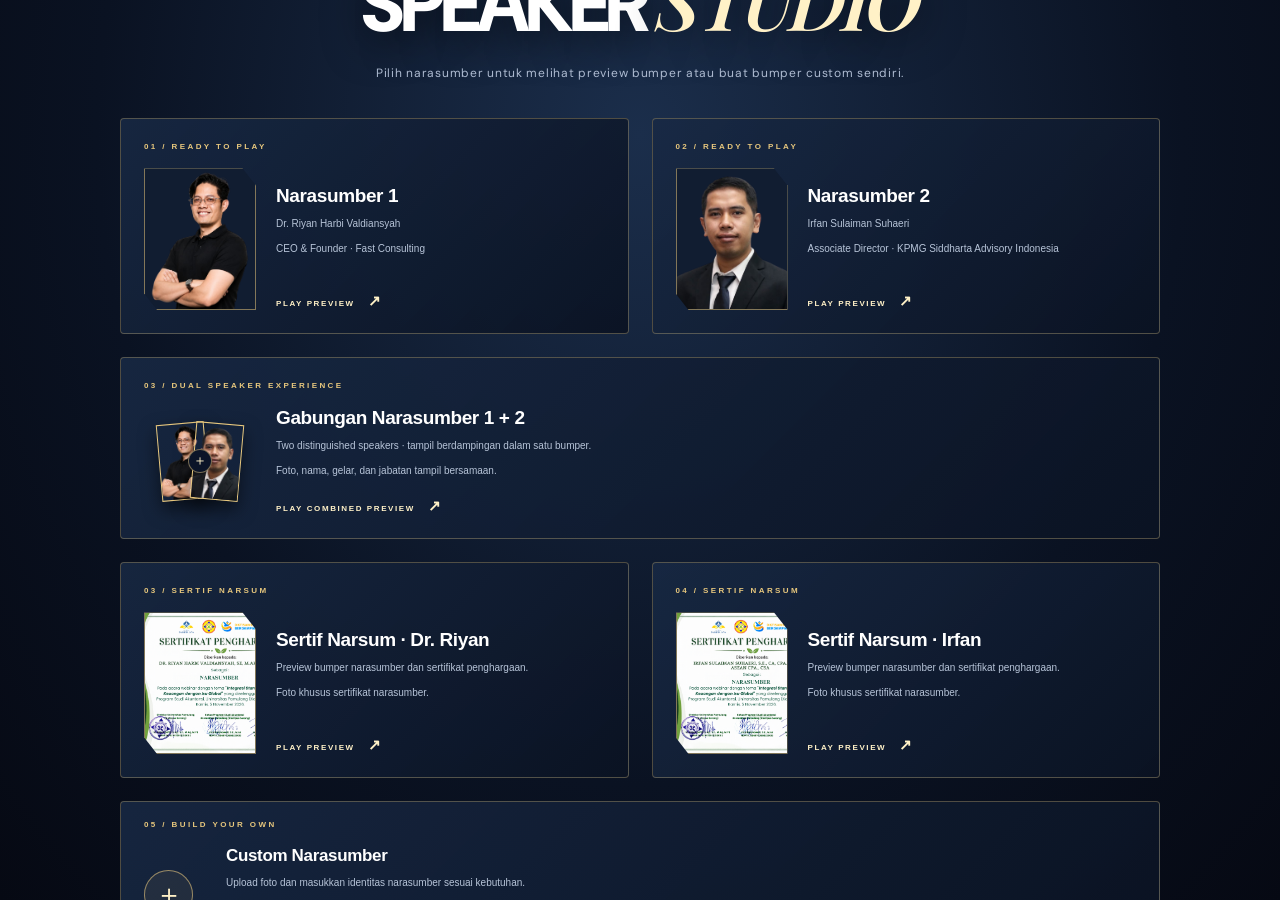
==== index.html @ bb6ec1dc "Show speaker portrait beside certificate preview" ====
<!doctype html>
<html lang="id">
<head>
<meta charset="utf-8"><meta name="viewport" content="width=device-width,initial-scale=1">
<meta name="theme-color" content="#070b16"><title>Speaker Bumper Studio</title><link rel="stylesheet" href="style.css">
<style>
.certificate-viewer{position:absolute;inset:0;z-index:11;display:none;align-items:center;justify-content:center;padding:7vh 5vw 5vh;background:radial-gradient(ellipse at center,#172844 0%,#070b16 78%);overflow:hidden}
.certificate-viewer.active{display:flex}
.certificate-viewer-tools{position:absolute;top:4.5%;left:50%;transform:translateX(-50%);display:flex;gap:22px;align-items:center;z-index:2;font-size:8px;font-weight:800;letter-spacing:.22em;color:#e7c77d;white-space:nowrap}
.viewer-sound{color:#9eabc1}
.certificate-presentation{display:flex;align-items:center;justify-content:center;gap:clamp(18px,3vw,48px);width:100%;max-width:1500px;max-height:86vh;animation:certificatePop .85s cubic-bezier(.16,1,.3,1) both}
.certificate-art{display:block;flex:1 1 72%;min-width:0;max-width:78%;max-height:84vh;width:auto;height:auto;object-fit:contain;filter:drop-shadow(0 24px 55px #0009)}
.certificate-speaker-photo-wrap{flex:0 1 22%;width:22%;max-width:285px;max-height:68vh;aspect-ratio:3/4;display:flex;align-items:center;justify-content:center;position:relative;padding:7px;border:1px solid #d9bd7c;background:linear-gradient(145deg,#e6c982,#17243c 42%,#0c1425);box-shadow:0 22px 55px #0009,0 0 28px #e7c77d22}
.certificate-speaker-photo{display:block;width:100%;height:100%;max-height:calc(68vh - 14px);object-fit:cover;object-position:center top}

.cert-viewer-back{z-index:3}
.cert-audio-toggle{z-index:3}
@keyframes certificatePop{from{opacity:0;transform:scale(.94) translateY(18px);filter:blur(7px) drop-shadow(0 24px 55px #0009)}to{opacity:1;transform:scale(1);filter:blur(0) drop-shadow(0 24px 55px #0009)}}
@media(max-width:760px){
 .certificate-viewer{padding:15vh 3vw 6vh}
 .certificate-presentation{gap:10px;max-height:78vh}
 .certificate-art{flex:1 1 70%;max-width:72%;max-height:76vh}
 .certificate-speaker-photo-wrap{flex:0 1 27%;width:27%;max-width:170px;max-height:54vh;padding:4px}
 .certificate-speaker-photo{max-height:calc(54vh - 8px)}
 .certificate-viewer-tools{top:7.5%;font-size:6px;gap:12px}.cert-viewer-back{top:3%;left:4%}
}
@media(max-width:420px){
 .certificate-presentation{gap:7px}
 .certificate-speaker-photo-wrap{flex-basis:29%;width:29%;padding:3px}
 .certificate-art{max-width:69%}
}
</style>
</head>
<body>
<main class="stage" id="stage">
  <div class="backdrop-grid"></div><div class="glow glow-left"></div><div class="glow glow-right"></div>
  <canvas id="particles" aria-hidden="true"></canvas><div class="vignette"></div>

  <header class="top-bar"><span class="top-mark">✦</span> SPEAKER BUMPER STUDIO <i></i> PREVIEW EXPERIENCE</header>

  <section class="selector-screen active" id="selector-screen">
    <div class="app-brand"><span>✦</span> CINEMATIC INTRODUCTION TOOL</div>
    <h1 class="selector-heading">SPEAKER <em>STUDIO</em></h1>
    <p class="selector-description">Pilih narasumber untuk melihat preview bumper atau buat bumper custom sendiri.</p>

    <div class="speaker-options">
      <button class="speaker-option" type="button" data-speaker="0">
        <span class="option-index">01 / READY TO PLAY</span>
        <span class="option-photo"><img src="fotonarsum.png" alt="Foto Dr. Riyan Harbi Valdiansyah"></span>
        <span class="option-copy"><strong>Narasumber 1</strong><small>Dr. Riyan Harbi Valdiansyah</small><small>CEO &amp; Founder · Fast Consulting</small></span>
        <span class="option-cta">PLAY PREVIEW <b>↗</b></span>
      </button>
      <button class="speaker-option" type="button" data-speaker="1">
        <span class="option-index">02 / READY TO PLAY</span>
        <span class="option-photo"><img src="narsum2.png" alt="Foto Irfan Sulaiman Suhaeri"></span>
        <span class="option-copy"><strong>Narasumber 2</strong><small>Irfan Sulaiman Suhaeri</small><small>Associate Director · KPMG Siddharta Advisory Indonesia</small></span>
        <span class="option-cta">PLAY PREVIEW <b>↗</b></span>
      </button>
      <button class="speaker-option combined-option" type="button" id="play-combined">
        <span class="option-index">03 / DUAL SPEAKER EXPERIENCE</span>
        <span class="combined-thumbs"><img src="fotonarsum.png" alt="Narasumber 1"><i>＋</i><img src="narsum2.png" alt="Narasumber 2"></span>
        <span class="option-copy"><strong>Gabungan Narasumber 1 + 2</strong><small>Two distinguished speakers · tampil berdampingan dalam satu bumper.</small><small>Foto, nama, gelar, dan jabatan tampil bersamaan.</small></span>
        <span class="option-cta">PLAY COMBINED PREVIEW <b>↗</b></span>
      </button>
      <button class="speaker-option" type="button" data-speaker="2">
        <span class="option-index">03 / SERTIF NARSUM</span>
        <span class="option-photo"><img src="narsumriyan.png" alt="Foto Dr. Riyan Harbi Valdiansyah"></span>
        <span class="option-copy"><strong>Sertif Narsum · Dr. Riyan</strong><small>Preview bumper narasumber dan sertifikat penghargaan.</small><small>Foto khusus sertifikat narasumber.</small></span>
        <span class="option-cta">PLAY PREVIEW <b>↗</b></span>
      </button>
      <button class="speaker-option" type="button" data-speaker="3">
        <span class="option-index">04 / SERTIF NARSUM</span>
        <span class="option-photo"><img src="narsumirfan.png" alt="Foto Irfan Sulaiman Suhaeri"></span>
        <span class="option-copy"><strong>Sertif Narsum · Irfan</strong><small>Preview bumper narasumber dan sertifikat penghargaan.</small><small>Foto khusus sertifikat narasumber.</small></span>
        <span class="option-cta">PLAY PREVIEW <b>↗</b></span>
      </button>
      <button class="speaker-option custom-option" type="button" id="open-custom">
        <span class="option-index">05 / BUILD YOUR OWN</span>
        <span class="custom-symbol">＋</span>
        <span class="option-copy"><strong>Custom Narasumber</strong><small>Upload foto dan masukkan identitas narasumber sesuai kebutuhan.</small><small>Gunakan animasi dan sound bumper yang sama.</small></span>
        <span class="option-cta">BUAT CUSTOM <b>↗</b></span>
      </button>
    </div>
    <p class="selector-footnote">SELECT A SPEAKER · PREVIEW THE ANIMATION · PLAY THE SOUND</p>
  </section>

    <div class="certificate-viewer" id="certificate-viewer" aria-hidden="true">
      <button class="back-button cert-viewer-back" id="cert-viewer-back" type="button">← <span>KEMBALI KE MENU</span></button>
      <div class="certificate-viewer-tools">
        <span class="viewer-label">✦ CERTIFICATE PRESENTATION</span>
        <span class="viewer-sound" id="viewer-sound-label">SOUND OFF</span>
      </div>
      <div class="certificate-presentation" id="certificate-presentation">
        <img class="certificate-art" id="certificate-art" src="narsumriyan.png" alt="Sertifikat narasumber">
        <div class="certificate-speaker-photo-wrap">
          <img class="certificate-speaker-photo" id="certificate-speaker-photo" src="fotonarsum.png" alt="Foto narasumber">
        </div>
      </div>
      <button class="audio-toggle cert-audio-toggle" id="cert-audio-toggle" type="button" aria-label="Aktifkan suara">♫</button>
    </div>

  <section class="custom-screen" id="custom-screen" aria-hidden="true">
    <button class="back-button custom-back" id="custom-back" type="button">← <span>KEMBALI KE MENU</span></button>
    <div class="custom-panel">
      <div class="app-brand">✦ CUSTOM SPEAKER SETUP</div>
      <h2>BUAT BUMPER <em>ANDA</em></h2>
      <p class="custom-intro">Lengkapi identitas narasumber. Data akan digunakan untuk membuat preview animasi.</p>
      <form id="custom-form">
        <label class="upload-field" for="custom-photo">
          <span class="upload-preview" id="upload-preview"><span>＋</span><small>UPLOAD FOTO</small></span>
          <span class="upload-copy"><strong>Foto narasumber</strong><small>Format JPG, PNG, atau WebP. Foto akan tampil pada scene terakhir.</small><b>PILIH FOTO</b></span>
        </label>
        <input id="custom-photo" type="file" accept="image/png,image/jpeg,image/webp" required>
        <div class="custom-fields">
          <label>Nama lengkap<input id="custom-name" type="text" maxlength="100" placeholder="Contoh: Dr. Nama Lengkap" required></label>
          <label>Gelar / kualifikasi<input id="custom-title" type="text" maxlength="160" placeholder="Contoh: S.E., M.Ak., Ph.D."></label>
          <label>Jabatan<input id="custom-position" type="text" maxlength="120" placeholder="Contoh: Chief Executive Officer" required></label>
          <label>Instansi / perusahaan<input id="custom-company" type="text" maxlength="140" placeholder="Contoh: Nama Perusahaan" required></label>
        </div>
        <div class="custom-actions">
          <button class="secondary-action" type="button" id="cancel-custom">BATAL</button>
          <button class="primary-action" type="submit">PREVIEW BUMPER <span>↗</span></button>
        </div>
      </form>
      <p class="custom-note">Data custom diproses di browser ini saja dan tidak diunggah ke GitHub.</p>
    </div>
  </section>

  <section class="bumper-screen" id="bumper-screen" aria-hidden="true">
    <button class="back-button" id="back-button" type="button">← <span>KEMBALI KE MENU</span></button>
    <div class="progress-track"><span id="progress"></span></div>

    <section class="scene scene-kicker" data-scene="0">
      <div class="kicker-orbit"></div><div class="kicker-line"></div>
      <p class="micro-label">AN EXCLUSIVE MOMENT</p>
      <h1 class="word-narasumber"><span>N</span><span>A</span><span>R</span><span>A</span><span>S</span><span>U</span><span>M</span><span>B</span><span>E</span><span>R</span></h1>
      <div class="under-glow"></div><p class="scene-sub">THE VOICE BEHIND THE INSPIRATION</p>
    </section>
    <section class="scene scene-arrival" data-scene="1">
      <div class="light-sweep"></div><p class="micro-label">GET READY</p>
      <h2>SEBUAH INSPIRASI<br><em>AKAN HADIR</em></h2>
      <div class="arrival-ring"><span>✦</span></div><p class="scene-sub">ONE MOMENT. ONE INSPIRATION.</p>
    </section>
    <section class="scene scene-welcome" data-scene="2">
      <div class="welcome-rays"></div><p class="micro-label">WITH GREAT HONOR</p>
      <h2 class="welcome-title">SELAMAT <b>DATANG</b></h2>
      <div class="welcome-line"><span></span><i>LET'S GIVE A WARM WELCOME</i><span></span></div>
      <div class="sparkle s1">✦</div><div class="sparkle s2">✧</div><div class="sparkle s3">✦</div>
    </section>
    <section class="scene scene-reveal" data-scene="3">
      <div class="reveal-overline">PLEASE WELCOME</div>
      <div class="combined-layout" id="combined-layout">
        <article class="combined-speaker">
          <div class="combined-photo-frame"><img id="combined-photo-1" src="fotonarsum.png" alt="Dr. Riyan Harbi Valdiansyah"></div>
          <div class="combined-details"><p class="combined-label">SPEAKER 01</p><h2>Dr. Riyan Harbi<br>Valdiansyah</h2><p>S.E., M.Ak, Cert DA</p><strong>CEO &amp; Founder</strong><small>Fast Consulting</small></div>
        </article>
        <div class="combined-divider"><span>✦</span></div>
        <article class="combined-speaker">
          <div class="combined-photo-frame"><img id="combined-photo-2" src="narsum2.png" alt="Irfan Sulaiman Suhaeri"></div>
          <div class="combined-details"><p class="combined-label">SPEAKER 02</p><h2>Irfan Sulaiman<br>Suhaeri</h2><p>S.E., CA, CPA., CPSAK., CSA., ASEAN CPA., GARP SCR, IFRS FSA., ProDipSust., ACCA</p><strong>Associate Director</strong><small>KPMG Siddharta Advisory Indonesia</small></div>
        </article>
      </div>
      <div class="reveal-layout" id="single-layout">
        <div class="photo-column">
          <div class="photo-aura"></div><div class="photo-ring ring-a"></div><div class="photo-ring ring-b"></div>
          <div class="photo-card">
            <img id="speaker-photo" src="fotonarsum.png" alt="Foto narasumber">
            <div class="photo-placeholder" id="photo-placeholder"><span>✦</span><b>FOTO NARASUMBER</b><small>Foto belum tersedia</small></div>
            <div class="photo-glint"></div>
          </div>
          <i class="photo-corner pc1"></i><i class="photo-corner pc2"></i><i class="photo-corner pc3"></i><i class="photo-corner pc4"></i>
        </div>
        <div class="speaker-copy">
          <p class="speaker-overline"><span></span> DISTINGUISHED SPEAKER</p>
          <h2 class="speaker-name" id="speaker-name"></h2>
          <div class="gold-divider"><span></span>✦<span></span></div>
          <p class="speaker-role" id="speaker-role"></p>
          <p class="speaker-thanks">THANK YOU FOR BEING HERE</p>
        </div>
      </div>
      <div class="reveal-bottom"><span>INSPIRING IDEAS</span><b>✦</b><span>SHAPING THE FUTURE</span></div>
    </section>
    <div class="sound-ui"><span class="equalizer"><i></i><i></i><i></i><i></i></span><span id="sound-label">SOUND OFF</span></div>
    <button id="audio-toggle" class="audio-toggle" type="button" aria-label="Aktifkan suara">♫</button>
  </section>

  <audio id="bumper-audio" src="bumper%20sound.mp3" preload="auto" loop></audio>
</main>
<script src="script.js"></script>
</body></html>
---- style.css ----
@import url('https://fonts.googleapis.com/css2?family=DM+Sans:wght@400;500;600;700;800;900&family=Playfair+Display:ital,wght@0,600;0,700;1,600;1,700&display=swap');
:root{--gold:#e7c77d;--pale:#fff1c7;--navy:#070b16;--blue:#15233e}
*{box-sizing:border-box}html,body{margin:0;width:100%;height:100%;overflow:hidden;background:var(--navy);color:#fff;font-family:'DM Sans',sans-serif}.stage{position:relative;width:100%;height:100%;min-height:500px;overflow:hidden;isolation:isolate;background:radial-gradient(ellipse at 50% 50%,#172747 0%,#0b1428 43%,#060913 100%)}
.backdrop-grid{position:absolute;inset:-50%;opacity:.12;background-image:linear-gradient(#e7c77d33 1px,transparent 1px),linear-gradient(90deg,#e7c77d33 1px,transparent 1px);background-size:72px 72px;transform:perspective(680px) rotateX(62deg) scale(1.8);animation:gridDrift 22s linear infinite;z-index:-2}
.glow{position:absolute;width:48vw;height:48vw;border-radius:50%;filter:blur(95px);opacity:.23;z-index:-2;transition:all 1s}.glow-left{left:-20%;top:5%;background:#1f5794;animation:glowFloat 12s ease-in-out infinite alternate}.glow-right{right:-20%;bottom:-28%;background:#a47a39;animation:glowFloat 15s ease-in-out infinite alternate-reverse}
#particles{position:absolute;inset:0;width:100%;height:100%;z-index:-1;pointer-events:none}.vignette{position:absolute;inset:0;z-index:4;pointer-events:none;background:radial-gradient(ellipse,transparent 45%,#03050bbd 110%)}
.top-bar{position:absolute;top:5.5%;left:6%;right:6%;display:flex;align-items:center;gap:13px;color:#b9c4d9;font-size:9px;font-weight:700;letter-spacing:.28em;z-index:6;opacity:.8}.top-bar i{height:1px;flex:1;background:linear-gradient(90deg,#d2b16a77,transparent)}.top-mark{color:var(--gold);font-size:15px}
.progress-track{position:absolute;top:0;left:0;width:100%;height:2px;background:#ffffff0b;z-index:10}.progress-track span{display:block;height:100%;width:0;background:linear-gradient(90deg,#9d753c,var(--pale));box-shadow:0 0 12px var(--gold)}
.scene{position:absolute;inset:10% 5% 9%;display:flex;align-items:center;justify-content:center;flex-direction:column;text-align:center;visibility:hidden;opacity:0;pointer-events:none;transform:scale(1.025);transition:opacity .7s ease,transform .9s cubic-bezier(.2,.8,.2,1),visibility .7s}.scene.active{visibility:visible;opacity:1;transform:scale(1);pointer-events:auto}.micro-label{font-size:10px;font-weight:700;letter-spacing:.5em;color:var(--gold);margin:0 0 28px;opacity:0;transform:translateY(18px);text-shadow:0 0 18px #e7c77d55}.active .micro-label{animation:microIn .8s .15s forwards}
.scene-kicker .kicker-orbit{position:absolute;width:min(56vw,650px);aspect-ratio:1;border:1px solid #dfbf7330;border-radius:50%;animation:orbitSpin 28s linear infinite}.kicker-orbit:before,.kicker-orbit:after{content:'';position:absolute;width:7px;height:7px;background:var(--pale);border-radius:50%;box-shadow:0 0 20px 5px #e7c77d99}.kicker-orbit:before{top:13%;left:17%}.kicker-orbit:after{bottom:15%;right:13%;width:4px;height:4px}
.kicker-line{position:absolute;width:min(80vw,900px);height:1px;background:linear-gradient(90deg,transparent,#e7c77d99,transparent);transform:scaleX(0);box-shadow:0 0 18px #e7c77d55}.active .kicker-line{animation:lineExpand 1s .2s forwards}
.word-narasumber{display:flex;gap:clamp(1px,.8vw,12px);position:relative;margin:0;font-size:clamp(32px,7.4vw,104px);font-weight:900;letter-spacing:.08em;line-height:1;text-shadow:0 8px 45px #000a;z-index:1}.word-narasumber span{display:inline-block;opacity:0;transform:translateY(70px) rotateX(90deg) scale(.7);filter:blur(12px)}.active .word-narasumber span{animation:letterDrop .75s cubic-bezier(.16,1,.3,1) forwards;animation-delay:calc(.25s + var(--i)*.075s)}.word-narasumber span:nth-child(1){--i:0}.word-narasumber span:nth-child(2){--i:1}.word-narasumber span:nth-child(3){--i:2}.word-narasumber span:nth-child(4){--i:3}.word-narasumber span:nth-child(5){--i:4}.word-narasumber span:nth-child(6){--i:5}.word-narasumber span:nth-child(7){--i:6}.word-narasumber span:nth-child(8){--i:7}.word-narasumber span:nth-child(9){--i:8}.word-narasumber span:nth-child(10){--i:9}
.under-glow{height:2px;width:0;margin-top:32px;background:linear-gradient(90deg,transparent,var(--gold),transparent);box-shadow:0 0 24px var(--gold)}.active .under-glow{animation:underGlow 1.1s 1.1s forwards}.scene-sub{font-size:9px;letter-spacing:.32em;color:#aebbd1;margin:24px 0 0;opacity:0;transform:translateY(12px)}.active .scene-sub{animation:microIn .7s 1.3s forwards}
.scene-arrival .light-sweep{position:absolute;top:0;bottom:0;width:30%;left:-40%;background:linear-gradient(90deg,transparent,#e8c8781a,transparent);transform:skewX(-20deg)}.active .light-sweep{animation:sweep 1.8s .1s ease-in-out forwards}
.scene-arrival h2{font-size:clamp(35px,6.6vw,86px);line-height:1.08;letter-spacing:-.04em;margin:0;opacity:0;transform:scale(.8);filter:blur(13px)}.active.scene-arrival h2{animation:impactIn 1s .35s cubic-bezier(.16,1,.3,1) forwards}.scene-arrival h2 em{font-family:'Playfair Display',serif;color:var(--pale);font-weight:600}
.arrival-ring{width:80px;height:80px;border:1px solid #e7c77d66;border-radius:50%;margin-top:32px;display:grid;place-items:center;position:relative;opacity:0;transform:scale(.3)}.arrival-ring:before,.arrival-ring:after{content:'';position:absolute;inset:-10px;border:1px solid #e7c77d44;border-radius:50%;animation:ringPulse 2.4s infinite}.arrival-ring:after{animation-delay:1.2s}.arrival-ring span{color:var(--gold);font-size:25px;text-shadow:0 0 22px var(--gold)}.active .arrival-ring{animation:popIn .7s 1s forwards}
.scene-welcome .welcome-rays{position:absolute;width:100%;height:100%;background:repeating-conic-gradient(from 0deg at 50% 50%,#e7c77d0a 0deg 2deg,transparent 2deg 15deg);mask-image:radial-gradient(ellipse,black,transparent 70%);animation:rays 28s linear infinite}
.welcome-title{position:relative;font-size:clamp(39px,7vw,92px);font-weight:900;letter-spacing:-.065em;margin:0;opacity:0;transform:translateY(30px);z-index:1}.welcome-title b{font-family:'Playfair Display',serif;font-weight:600;font-style:italic;color:var(--pale);text-shadow:0 0 35px #e7c77d77}.active .welcome-title{animation:welcomeIn 1s .3s forwards}
.welcome-line{display:flex;align-items:center;gap:17px;margin-top:27px;opacity:0}.welcome-line span{height:1px;width:0;background:var(--gold)}.welcome-line i{font-size:9px;letter-spacing:.28em;color:#c1cadd;font-style:normal}.active .welcome-line{animation:fadeOnly .5s 1s forwards}.active .welcome-line span{animation:lineGrow .8s 1s forwards}
.sparkle{position:absolute;color:var(--pale);text-shadow:0 0 20px var(--gold);opacity:0}.s1{left:20%;top:25%;font-size:24px}.s2{right:19%;top:34%;font-size:31px}.s3{right:27%;bottom:22%;font-size:19px}.active .s1{animation:twinkle 1.6s 1s infinite}.active .s2{animation:twinkle 1.8s 1.3s infinite}.active .s3{animation:twinkle 1.5s 1.6s infinite}
.scene-reveal{inset:10% 7% 8%;text-align:left}.reveal-overline{position:absolute;top:1%;left:0;color:var(--gold);font-size:9px;letter-spacing:.4em;font-weight:700;opacity:0;transform:translateY(-12px)}.active .reveal-overline{animation:microIn .7s .1s forwards}
.reveal-layout{width:100%;height:100%;display:flex;align-items:center;justify-content:center;gap:clamp(38px,8vw,115px);padding:3% 2%}.photo-column{position:relative;width:min(31vw,365px);height:min(66vh,500px);min-width:220px;flex-shrink:0;opacity:0;transform:translateY(55px) scale(.86);filter:blur(12px)}.active .photo-column{animation:photoReveal 1.15s .35s cubic-bezier(.16,1,.3,1) forwards}
.photo-aura{position:absolute;inset:-25%;background:radial-gradient(ellipse,#dcb76a55,transparent 65%);filter:blur(28px);animation:auraBreathe 4s infinite}.photo-ring{position:absolute;border:1px solid #e7c77d55;border-radius:50%;aspect-ratio:1;left:50%;top:50%;transform:translate(-50%,-50%)}.ring-a{width:130%;animation:ringRotate 23s linear infinite}.ring-a:before{content:'';position:absolute;left:17%;top:12%;width:8px;height:8px;background:var(--pale);border-radius:50%;box-shadow:0 0 22px 8px #e7c77d99}.ring-b{width:115%;border-style:dashed;opacity:.48;animation:ringRotate 34s linear infinite reverse}
.photo-card{position:absolute;inset:0;overflow:hidden;background:linear-gradient(145deg,#263957,#0a1120);border:1px solid #f5dda4;box-shadow:0 25px 90px #000b,0 0 50px #e7c77d33;clip-path:polygon(0 0,87% 0,100% 11%,100% 100%,13% 100%,0 89%)}.photo-card img{display:none;width:100%;height:100%;object-fit:cover;filter:saturate(.9) contrast(1.07)}.photo-placeholder{position:absolute;inset:0;display:flex;align-items:center;justify-content:center;flex-direction:column;gap:13px;background:radial-gradient(circle at 50% 30%,#41516e,#0d172b 70%);color:var(--pale);text-align:center}.photo-placeholder span{font-size:45px;text-shadow:0 0 25px var(--gold)}.photo-placeholder b{font-size:10px;letter-spacing:.15em}.photo-placeholder small{font-size:9px;letter-spacing:.06em;color:#b7c1d2}
.photo-glint{position:absolute;inset:0;background:linear-gradient(115deg,transparent 35%,#fff4 50%,transparent 65%);transform:translateX(-130%)}.active .photo-glint{animation:photoGlint 1.5s 1.3s ease-in-out forwards}
.photo-corner{position:absolute;width:29px;height:29px;border-color:var(--pale);border-style:solid;z-index:3;filter:drop-shadow(0 0 7px var(--gold))}.pc1{top:-8px;left:-8px;border-width:2px 0 0 2px}.pc2{top:-8px;right:-8px;border-width:2px 2px 0 0}.pc3{bottom:-8px;left:-8px;border-width:0 0 2px 2px}.pc4{bottom:-8px;right:-8px;border-width:0 2px 2px 0}
.speaker-copy{max-width:560px;min-width:0;opacity:0;transform:translateX(55px);filter:blur(9px)}.active .speaker-copy{animation:copyReveal 1s .75s cubic-bezier(.16,1,.3,1) forwards}.speaker-overline{font-size:9px;color:var(--gold);font-weight:700;letter-spacing:.35em;display:flex;align-items:center;gap:12px;margin:0 0 20px}.speaker-overline span{width:27px;height:1px;background:var(--gold);box-shadow:0 0 12px var(--gold)}
.speaker-name{font-size:clamp(30px,4.5vw,62px);font-weight:900;line-height:1.02;letter-spacing:-.055em;margin:0;text-shadow:0 8px 40px #0009}.gold-divider{display:flex;align-items:center;gap:12px;color:var(--gold);font-size:13px;margin:23px 0}.gold-divider span{height:1px;width:55px;background:linear-gradient(90deg,var(--gold),transparent)}.gold-divider span:last-child{transform:rotate(180deg)}
.speaker-role{font-size:clamp(10px,1.1vw,13px);letter-spacing:.17em;line-height:1.7;color:#c0cadb;font-weight:600;margin:0;text-transform:uppercase}.speaker-thanks{font-size:8px;letter-spacing:.28em;color:#7787a4;margin:28px 0 0}
.reveal-bottom{position:absolute;bottom:0;left:0;right:0;display:flex;justify-content:space-between;align-items:center;color:#8692a9;font-size:8px;letter-spacing:.23em;opacity:0}.reveal-bottom b{font-size:14px;color:var(--gold)}.active .reveal-bottom{animation:fadeOnly .6s 1.35s forwards}
.sound-ui{position:absolute;left:6%;bottom:5%;display:flex;align-items:center;gap:10px;color:#9eabc1;font-size:8px;letter-spacing:.18em;z-index:8}.equalizer{height:14px;display:flex;align-items:center;gap:2px}.equalizer i{height:4px;width:2px;background:var(--gold);opacity:.55}.sound-ui.playing .equalizer i{opacity:1;animation:eq .55s infinite alternate}.equalizer i:nth-child(2){animation-delay:.15s}.equalizer i:nth-child(3){animation-delay:.3s}.equalizer i:nth-child(4){animation-delay:.08s}
.audio-toggle{position:absolute;right:5.5%;bottom:4%;width:38px;height:38px;border:1px solid #d9bd7c88;border-radius:50%;background:#101a2d;color:var(--pale);font-size:17px;cursor:pointer;z-index:9;box-shadow:0 0 22px #e7c77d20}.audio-toggle:hover{transform:scale(1.08);background:#27334a}
@keyframes gridDrift{to{background-position:72px 72px}}@keyframes glowFloat{to{transform:translate(20%,15%) scale(1.2)}}@keyframes orbitSpin{to{transform:rotate(360deg)}}@keyframes ringRotate{to{transform:translate(-50%,-50%) rotate(360deg)}}@keyframes rays{to{transform:rotate(360deg)}}@keyframes microIn{to{opacity:1;transform:none}}@keyframes lineExpand{to{transform:scaleX(1)}}@keyframes letterDrop{to{opacity:1;transform:translateY(0) rotateX(0) scale(1);filter:blur(0)}}@keyframes underGlow{to{width:min(35vw,400px)}}@keyframes impactIn{to{opacity:1;transform:scale(1);filter:blur(0)}}@keyframes popIn{to{opacity:1;transform:scale(1)}}@keyframes ringPulse{0%{transform:scale(.8);opacity:.7}100%{transform:scale(1.6);opacity:0}}@keyframes sweep{0%{left:-40%}100%{left:120%}}@keyframes welcomeIn{to{opacity:1;transform:none}}@keyframes fadeOnly{to{opacity:1}}@keyframes lineGrow{to{width:42px}}@keyframes twinkle{0%,100%{opacity:0;transform:scale(.4) rotate(0)}50%{opacity:1;transform:scale(1.2) rotate(90deg)}}@keyframes photoReveal{to{opacity:1;transform:none;filter:blur(0)}}@keyframes auraBreathe{50%{transform:scale(1.12);opacity:.7}}@keyframes photoGlint{to{transform:translateX(130%)}}@keyframes copyReveal{to{opacity:1;transform:none;filter:blur(0)}}@keyframes eq{to{height:13px}}
@media(max-width:760px){.top-bar{top:3.5%;font-size:7px;letter-spacing:.13em}.micro-label{font-size:8px;letter-spacing:.32em;margin-bottom:20px}.word-narasumber{font-size:clamp(26px,7.3vw,55px);gap:1px}.kicker-orbit{width:85vw!important}.scene-sub{font-size:7px;letter-spacing:.2em}.scene-arrival h2{font-size:clamp(32px,8vw,52px)}.arrival-ring{width:60px;height:60px}.welcome-title{font-size:clamp(34px,9vw,58px)}.welcome-line{gap:9px}.welcome-line i{font-size:7px;letter-spacing:.15em}.welcome-line span{max-width:25px}.s1{left:9%;top:24%}.s2{right:8%;top:31%}.s3{right:17%;bottom:20%}
.scene-reveal{inset:8% 6% 10%}.reveal-layout{flex-direction:column;gap:19px;padding:8% 0 4%;justify-content:center}.photo-column{width:min(43vw,220px);height:min(35vh,255px);min-width:165px;flex-shrink:0}.speaker-copy{text-align:center;max-width:100%}.speaker-overline{justify-content:center;font-size:7px;margin-bottom:10px}.speaker-name{font-size:clamp(25px,6.5vw,37px)}.gold-divider{justify-content:center;margin:12px 0}.gold-divider span{width:30px}.speaker-role{font-size:8px;letter-spacing:.12em}.speaker-thanks{font-size:7px;margin-top:13px}.reveal-overline{top:0;font-size:7px}.reveal-bottom{font-size:6px;letter-spacing:.12em}.reveal-bottom b{font-size:11px}.sound-ui{bottom:3%;left:6%;font-size:7px}.audio-toggle{bottom:2%;right:6%;width:32px;height:32px}
}
@media(prefers-reduced-motion:reduce){*,*:before,*:after{animation-duration:.01ms!important;animation-iteration-count:1!important;transition-duration:.01ms!important}}


/* Speaker selector and preview navigation */
.selector-screen,.bumper-screen{position:absolute;inset:0;z-index:5;opacity:0;visibility:hidden;pointer-events:none;transition:opacity .65s ease,visibility .65s}
.selector-screen.active,.bumper-screen.active{opacity:1;visibility:visible;pointer-events:auto}
.selector-screen{display:flex;flex-direction:column;align-items:center;justify-content:center;padding:9% 7% 7%;text-align:center}
.selector-eyebrow{margin:0 0 17px;color:var(--gold);font-size:9px;font-weight:700;letter-spacing:.42em}
.selector-heading{margin:0;font-size:clamp(34px,6.7vw,82px);font-weight:900;letter-spacing:-.06em;line-height:1.05;text-shadow:0 10px 40px #0009}
.selector-heading em{font-family:'Playfair Display',serif;color:var(--pale);font-weight:600}
.selector-description{margin:17px 0 35px;color:#aebbd1;font-size:12px;letter-spacing:.06em}
.speaker-options{width:min(100%,1040px);display:grid;grid-template-columns:1fr 1fr;gap:23px}
.speaker-option{position:relative;min-width:0;display:grid;grid-template-columns:112px 1fr;grid-template-rows:auto 1fr auto;column-gap:20px;align-items:center;padding:23px;text-align:left;color:#fff;border:1px solid #d9bd7c55;border-radius:4px;background:linear-gradient(135deg,#182944df,#0b1323ed);cursor:pointer;overflow:hidden;transition:transform .35s,border-color .35s,box-shadow .35s}
.speaker-option:before{content:'';position:absolute;inset:0;background:linear-gradient(110deg,transparent,#e7c77d0d,transparent);transform:translateX(-110%);transition:transform .7s}
.speaker-option:hover{transform:translateY(-7px);border-color:#efd99d;box-shadow:0 22px 60px #0008,0 0 35px #e7c77d20}
.speaker-option:hover:before{transform:translateX(110%)}
.option-index{grid-column:1/-1;margin-bottom:17px;color:var(--gold);font-size:8px;letter-spacing:.3em;font-weight:700}
.option-photo{grid-column:1;grid-row:2/4;width:112px;height:142px;overflow:hidden;border:1px solid #e7c77d88;background:#111d31;clip-path:polygon(0 0,88% 0,100% 12%,100% 100%,12% 100%,0 88%)}
.option-photo img{width:100%;height:100%;object-fit:cover}
.option-copy{grid-column:2;grid-row:2;display:flex;flex-direction:column;gap:9px;min-width:0}
.option-copy strong{font-size:19px;letter-spacing:-.02em}
.option-copy small{font-size:10px;line-height:1.6;color:#b7c4d8}
.option-cta{grid-column:2;grid-row:3;align-self:end;margin-top:18px;color:var(--pale);font-size:8px;font-weight:700;letter-spacing:.2em}
.option-cta b{margin-left:9px;font-size:15px}
.selector-footnote{margin:31px 0 0;color:#71819c;font-size:8px;letter-spacing:.25em}
.bumper-screen{z-index:6;background:transparent}
.back-button{position:absolute;left:5.5%;top:5%;z-index:12;border:1px solid #d9bd7c66;background:#0b1428d9;color:var(--pale);padding:10px 14px;font:700 8px 'DM Sans',sans-serif;letter-spacing:.16em;cursor:pointer;transition:background .2s,border-color .2s}
.back-button:hover{background:#24334d;border-color:var(--gold)}
.progress-track{z-index:13}
.bumper-screen .scene{z-index:2}
.bumper-screen .sound-ui{z-index:14}
.bumper-screen .audio-toggle{z-index:15}
@media(max-width:760px){
 .selector-screen{padding:13% 6% 8%}
 .selector-eyebrow{font-size:7px;letter-spacing:.25em;margin-bottom:13px}
 .selector-heading{font-size:clamp(32px,9vw,52px)}
 .selector-description{font-size:10px;margin:12px 0 23px}
 .speaker-options{grid-template-columns:1fr;gap:13px;max-width:480px}
 .speaker-option{grid-template-columns:82px 1fr;column-gap:15px;padding:15px}
 .option-index{margin-bottom:11px}
 .option-photo{width:82px;height:103px}
 .option-copy{gap:5px}
 .option-copy strong{font-size:15px}
 .option-copy small{font-size:8px}
 .option-cta{margin-top:10px;font-size:7px}
 .selector-footnote{font-size:6px;letter-spacing:.14em;margin-top:19px}
 .back-button{top:3%;left:4%;padding:8px 10px;font-size:7px}
 .scene-reveal{inset:10% 6% 10%}
}
@media(max-height:650px) and (min-width:761px){
 .selector-screen{padding-top:8%;padding-bottom:4%}
 .selector-heading{font-size:clamp(30px,5vw,56px)}
 .selector-description{margin:10px 0 18px}
 .speaker-option{padding:15px}
 .option-photo{height:112px}
 .selector-footnote{margin-top:15px}
}


/* APP-LIKE SPEAKER STUDIO MENU */
.selector-screen{z-index:8;background:radial-gradient(ellipse at 50% 15%,#1b2e4b 0%,#0a1222 60%,#060913 100%);overflow-y:auto}
.app-brand{color:var(--gold);font-size:9px;font-weight:700;letter-spacing:.34em;margin-bottom:17px}
.app-brand span{font-size:16px;margin-right:7px}
.selector-heading{font-size:clamp(38px,6vw,76px)}
.selector-description{max-width:620px;line-height:1.7}
.speaker-options{grid-template-columns:repeat(2,minmax(0,1fr));align-items:stretch}
.speaker-option{min-height:200px}
.custom-option{grid-column:1/-1;grid-template-columns:62px 1fr;grid-template-rows:auto 1fr auto;min-height:130px;padding:18px 23px}
.custom-option .option-index{grid-column:1/-1}
.custom-symbol{grid-column:1;grid-row:2/4;align-self:center;display:grid;place-items:center;width:49px;height:49px;border:1px solid #e7c77d99;border-radius:50%;font-size:28px;color:var(--pale);background:#e7c77d12}
.custom-option .option-copy{grid-column:2;grid-row:2}
.custom-option .option-copy strong{font-size:17px}
.custom-option .option-cta{grid-column:2;grid-row:3;margin-top:9px}
.custom-screen{position:absolute;inset:0;z-index:9;display:flex;align-items:center;justify-content:center;padding:7% 5%;overflow-y:auto;background:radial-gradient(ellipse at 50% 15%,#1b2e4b 0%,#0a1222 60%,#060913 100%);opacity:0;visibility:hidden;pointer-events:none;transition:opacity .5s,visibility .5s}
.custom-screen.active{opacity:1;visibility:visible;pointer-events:auto}
.custom-panel{position:relative;width:min(100%,760px);margin:auto;padding:34px 40px 25px;border:1px solid #d9bd7c66;background:linear-gradient(140deg,#14233bfa,#091222fa);box-shadow:0 30px 100px #0009}
.custom-panel h2{font-size:clamp(28px,4vw,44px);margin:0 0 8px;letter-spacing:-.045em}
.custom-panel h2 em{font-family:'Playfair Display',serif;color:var(--pale);font-weight:600}
.custom-intro{font-size:11px;color:#aebbd1;line-height:1.7;margin:0 0 23px}
.custom-panel form{display:block}
.custom-panel input[type=file]{position:absolute;width:1px;height:1px;opacity:0;pointer-events:none}
.upload-field{display:flex;align-items:center;gap:18px;padding:13px;margin-bottom:19px;border:1px dashed #d9bd7c77;background:#ffffff05;cursor:pointer}
.upload-preview{width:75px;height:86px;flex-shrink:0;display:flex;flex-direction:column;align-items:center;justify-content:center;gap:7px;background:#1b2b45;color:var(--pale);overflow:hidden}
.upload-preview>span{font-size:30px}
.upload-preview small{font-size:7px;letter-spacing:.1em}
.upload-preview img{width:100%;height:100%;object-fit:cover}
.upload-copy{display:flex;flex-direction:column;gap:7px}
.upload-copy strong{font-size:12px;color:#fff}
.upload-copy small{font-size:9px;color:#9eabc1;line-height:1.5}
.upload-copy b{font-size:8px;letter-spacing:.18em;color:var(--gold)}
.custom-fields{display:grid;grid-template-columns:1fr 1fr;gap:15px}
.custom-fields label{display:flex;flex-direction:column;gap:7px;color:#d5dced;font-size:9px;font-weight:700;letter-spacing:.06em}
.custom-fields input{width:100%;height:40px;padding:0 12px;border:1px solid #65758f66;border-radius:2px;background:#070e1c;color:#fff;font:400 11px 'DM Sans',sans-serif;outline:none}
.custom-fields input:focus{border-color:var(--gold);box-shadow:0 0 0 2px #e7c77d18}
.custom-fields input::placeholder{color:#65738a}
.custom-actions{display:flex;justify-content:flex-end;gap:10px;margin-top:22px}
.custom-actions button{padding:12px 17px;font:700 8px 'DM Sans',sans-serif;letter-spacing:.15em;cursor:pointer}
.secondary-action{background:transparent;color:#b7c4d8;border:1px solid #71819c77}
.primary-action{background:linear-gradient(100deg,#b18b4f,#eed99f);color:#111827;border:1px solid #f7e4ad}
.primary-action span{margin-left:9px;font-size:14px}
.custom-note{margin:16px 0 0;color:#7888a2;font-size:8px;line-height:1.5}
.custom-back{top:4%;left:4%}
.bumper-screen{z-index:10}
.bumper-screen .scene{inset:10% 5% 9%}
.bumper-screen .scene-reveal{inset:10% 7% 8%}
.bumper-screen .back-button{top:4%;left:5.5%}
.bumper-screen .progress-track{position:absolute;top:0;left:0;right:0}
@media(max-width:760px){
 .selector-screen{justify-content:flex-start;padding:17% 6% 8%}
 .selector-heading{font-size:clamp(35px,10vw,55px)}
 .speaker-options{grid-template-columns:1fr;gap:12px}
 .speaker-option{min-height:150px;grid-template-columns:82px 1fr;padding:15px}
 .option-photo{width:82px;height:105px}
 .custom-option{grid-column:auto;grid-template-columns:48px 1fr;min-height:125px}
 .custom-symbol{width:40px;height:40px;font-size:23px}
 .custom-option .option-copy strong{font-size:14px}
 .custom-panel{padding:27px 18px 20px;margin:25px 0}
 .custom-fields{grid-template-columns:1fr;gap:12px}
 .custom-fields input{height:38px}
 .custom-actions button{padding:11px 12px;font-size:7px}
 .upload-preview{width:65px;height:77px}
 .custom-screen{padding:16% 5% 7%}
 .custom-back{top:3%}
 .bumper-screen .scene{inset:10% 5% 9%}
}


/* COMBINED / DUAL SPEAKER MODE */
.combined-option{grid-column:1/-1;grid-template-columns:112px 1fr;min-height:152px}
.combined-thumbs{grid-column:1;grid-row:2/4;display:flex;align-items:center;justify-content:center;width:112px;position:relative}
.combined-thumbs img{width:48px;height:77px;object-fit:cover;border:1px solid var(--gold);box-shadow:0 8px 18px #0008}
.combined-thumbs img:first-child{transform:translateX(7px) rotate(-5deg)}
.combined-thumbs img:last-child{transform:translateX(-7px) rotate(5deg)}
.combined-thumbs i{position:absolute;z-index:2;left:50%;top:50%;transform:translate(-50%,-50%);font-style:normal;color:var(--pale);background:#0b1428;border:1px solid #d9bd7c88;width:24px;height:24px;border-radius:50%;display:grid;place-items:center;font-size:14px}
.combined-option .option-copy{grid-column:2;grid-row:2}
.combined-option .option-cta{grid-column:2;grid-row:3}
.combined-layout{position:absolute;inset:12% 5% 11%;display:none;grid-template-columns:minmax(0,1fr) 36px minmax(0,1fr);align-items:center;gap:clamp(12px,2.3vw,30px);width:90%;margin:auto}
.combined-speaker{min-width:0;display:flex;align-items:center;gap:clamp(12px,2vw,25px);height:100%;max-height:480px;opacity:0;transform:translateY(42px);filter:blur(8px)}
.active .combined-speaker:first-child{animation:photoReveal 1s .45s cubic-bezier(.16,1,.3,1) forwards}
.active .combined-speaker:last-child{animation:photoReveal 1s .7s cubic-bezier(.16,1,.3,1) forwards}
.combined-photo-frame{position:relative;width:clamp(120px,17vw,220px);height:min(47vh,355px);flex:0 0 auto;padding:5px;border:1px solid #ecd18d;background:linear-gradient(145deg,#d7b66f66,#17243c);box-shadow:0 22px 60px #0009,0 0 30px #e7c77d20;clip-path:polygon(0 0,88% 0,100% 12%,100% 100%,12% 100%,0 88%)}
.combined-photo-frame:after{content:'';position:absolute;inset:0;background:linear-gradient(115deg,transparent 35%,#fff4 50%,transparent 65%);transform:translateX(-130%)}
.active .combined-photo-frame:after{animation:photoGlint 1.5s 1.4s ease-in-out forwards}
.combined-photo-frame img{width:100%;height:100%;display:block;object-fit:cover;object-position:center top}
.combined-details{min-width:0;max-width:300px}
.combined-label{font-size:8px;letter-spacing:.3em;color:var(--gold);font-weight:700;margin:0 0 13px}
.combined-details h2{font-size:clamp(18px,2.1vw,31px);line-height:1.08;letter-spacing:-.045em;margin:0 0 12px;overflow-wrap:anywhere}
.combined-details p:not(.combined-label){font-size:clamp(8px,.85vw,11px);line-height:1.5;color:#c5cfde;margin:0 0 10px}
.combined-details strong{display:block;font-size:clamp(9px,1vw,12px);color:var(--pale);line-height:1.5}
.combined-details small{display:block;color:#9eabc1;font-size:clamp(8px,.8vw,10px);line-height:1.5;margin-top:3px}
.combined-divider{height:55%;display:flex;justify-content:center;align-items:center;position:relative}
.combined-divider:before{content:'';height:100%;width:1px;background:linear-gradient(transparent,#d7b66f99,transparent)}
.combined-divider span{position:absolute;width:28px;height:28px;border-radius:50%;display:grid;place-items:center;color:var(--pale);background:#101b2e;border:1px solid #d9bd7c99;font-size:13px;box-shadow:0 0 20px #e7c77d33}
@media(max-width:900px) and (min-width:761px){
 .combined-layout{inset:14% 3% 12%;width:94%;gap:10px}
 .combined-speaker{gap:10px}
 .combined-photo-frame{width:clamp(105px,15vw,150px);height:min(43vh,300px)}
 .combined-details h2{font-size:clamp(16px,2.2vw,22px)}
}
@media(max-width:760px){
 .combined-option{grid-column:auto;grid-template-columns:82px 1fr;min-height:150px}
 .combined-thumbs{width:82px}
 .combined-thumbs img{width:37px;height:65px}
 .combined-layout{inset:13% 5% 10%;width:90%;grid-template-columns:1fr 20px 1fr;gap:7px;align-items:center}
 .combined-speaker{flex-direction:column;justify-content:center;gap:8px;max-height:none;text-align:center}
 .combined-photo-frame{width:min(34vw,145px);height:min(28vh,190px);padding:3px}
 .combined-details{max-width:100%}
 .combined-label{font-size:6px;margin-bottom:7px;letter-spacing:.16em}
 .combined-details h2{font-size:clamp(12px,3.3vw,19px);margin-bottom:6px}
 .combined-details p:not(.combined-label){font-size:clamp(6px,1.8vw,8px);line-height:1.35;margin-bottom:5px}
 .combined-details strong{font-size:clamp(7px,1.8vw,9px)}
 .combined-details small{font-size:clamp(6px,1.6vw,8px)}
 .combined-divider{height:48%}
 .combined-divider span{width:20px;height:20px;font-size:10px}
 .bumper-screen .scene-reveal{inset:10% 4% 8%}
 .reveal-overline{top:0}
}
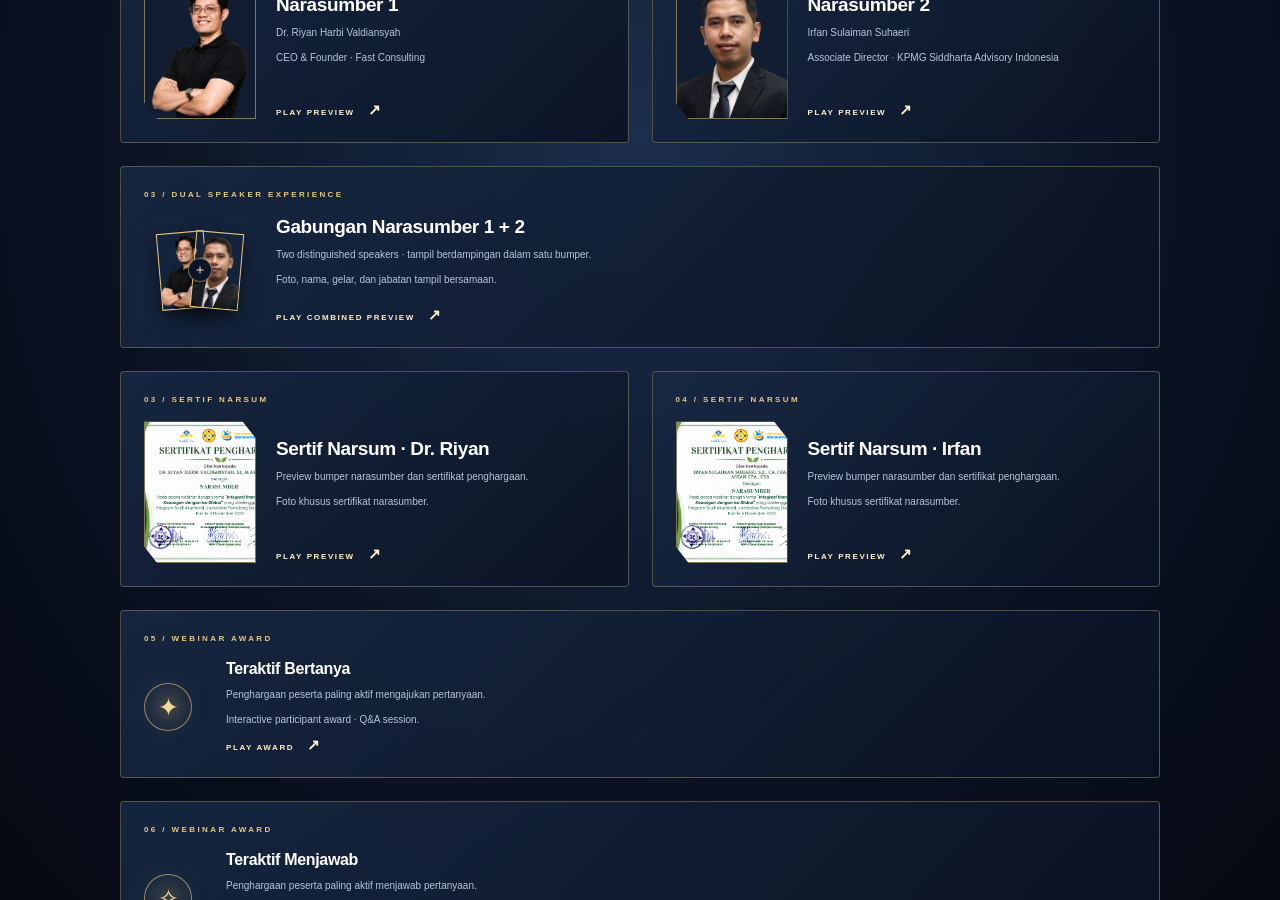
==== commit 55cdcd54: "Add active question and answer award menu options" ====
--- a/index.html
+++ b/index.html
@@ -30,6 +30,20 @@
  .certificate-art{max-width:69%}
 }
 </style>
+<style>
+.award-option{grid-column:1/-1;grid-template-columns:62px 1fr;grid-template-rows:auto 1fr auto;min-height:132px}
+.award-option .option-index{grid-column:1/-1}
+.award-symbol{grid-column:1;grid-row:2/4;align-self:center;width:48px;height:48px;border:1px solid #e7c77d99;border-radius:50%;display:grid;place-items:center;background:radial-gradient(circle,#e7c77d22,#e7c77d05);box-shadow:0 0 25px #e7c77d12}
+.award-symbol span{font-size:25px;color:#f3d99b;text-shadow:0 0 15px #e7c77d88}
+.award-option .option-copy{grid-column:2;grid-row:2}
+.award-option .option-copy strong{font-size:16px}
+.award-option .option-cta{grid-column:2;grid-row:3;margin-top:8px}
+@media(max-width:760px){
+ .award-option{grid-column:auto;grid-template-columns:48px 1fr;min-height:125px}
+ .award-symbol{width:39px;height:39px}
+ .award-option .option-copy strong{font-size:14px}
+}
+</style>
 </head>
 <body>
 <main class="stage" id="stage">
@@ -73,6 +87,18 @@
         <span class="option-photo"><img src="narsumirfan.png" alt="Foto Irfan Sulaiman Suhaeri"></span>
         <span class="option-copy"><strong>Sertif Narsum · Irfan</strong><small>Preview bumper narasumber dan sertifikat penghargaan.</small><small>Foto khusus sertifikat narasumber.</small></span>
         <span class="option-cta">PLAY PREVIEW <b>↗</b></span>
+      </button>
+      <button class="speaker-option award-option" type="button" data-speaker="4">
+        <span class="option-index">05 / WEBINAR AWARD</span>
+        <span class="award-symbol"><span>✦</span></span>
+        <span class="option-copy"><strong>Teraktif Bertanya</strong><small>Penghargaan peserta paling aktif mengajukan pertanyaan.</small><small>Interactive participant award · Q&amp;A session.</small></span>
+        <span class="option-cta">PLAY AWARD <b>↗</b></span>
+      </button>
+      <button class="speaker-option award-option" type="button" data-speaker="5">
+        <span class="option-index">06 / WEBINAR AWARD</span>
+        <span class="award-symbol"><span>✧</span></span>
+        <span class="option-copy"><strong>Teraktif Menjawab</strong><small>Penghargaan peserta paling aktif menjawab pertanyaan.</small><small>Interactive participant award · Answer session.</small></span>
+        <span class="option-cta">PLAY AWARD <b>↗</b></span>
       </button>
       <button class="speaker-option custom-option" type="button" id="open-custom">
         <span class="option-index">05 / BUILD YOUR OWN</span>
@@ -142,9 +168,9 @@
       <div class="arrival-ring"><span>✦</span></div><p class="scene-sub">ONE MOMENT. ONE INSPIRATION.</p>
     </section>
     <section class="scene scene-welcome" data-scene="2">
-      <div class="welcome-rays"></div><p class="micro-label">WITH GREAT HONOR</p>
-      <h2 class="welcome-title">SELAMAT <b>DATANG</b></h2>
-      <div class="welcome-line"><span></span><i>LET'S GIVE A WARM WELCOME</i><span></span></div>
+      <div class="welcome-rays"></div><p class="micro-label" id="award-overline">WITH GREAT HONOR</p>
+      <h2 class="welcome-title" id="award-title">SELAMAT <b>DATANG</b></h2>
+      <div class="welcome-line"><span></span><i id="award-subtitle">LET'S GIVE A WARM WELCOME</i><span></span></div>
       <div class="sparkle s1">✦</div><div class="sparkle s2">✧</div><div class="sparkle s3">✦</div>
     </section>
     <section class="scene scene-reveal" data-scene="3">
